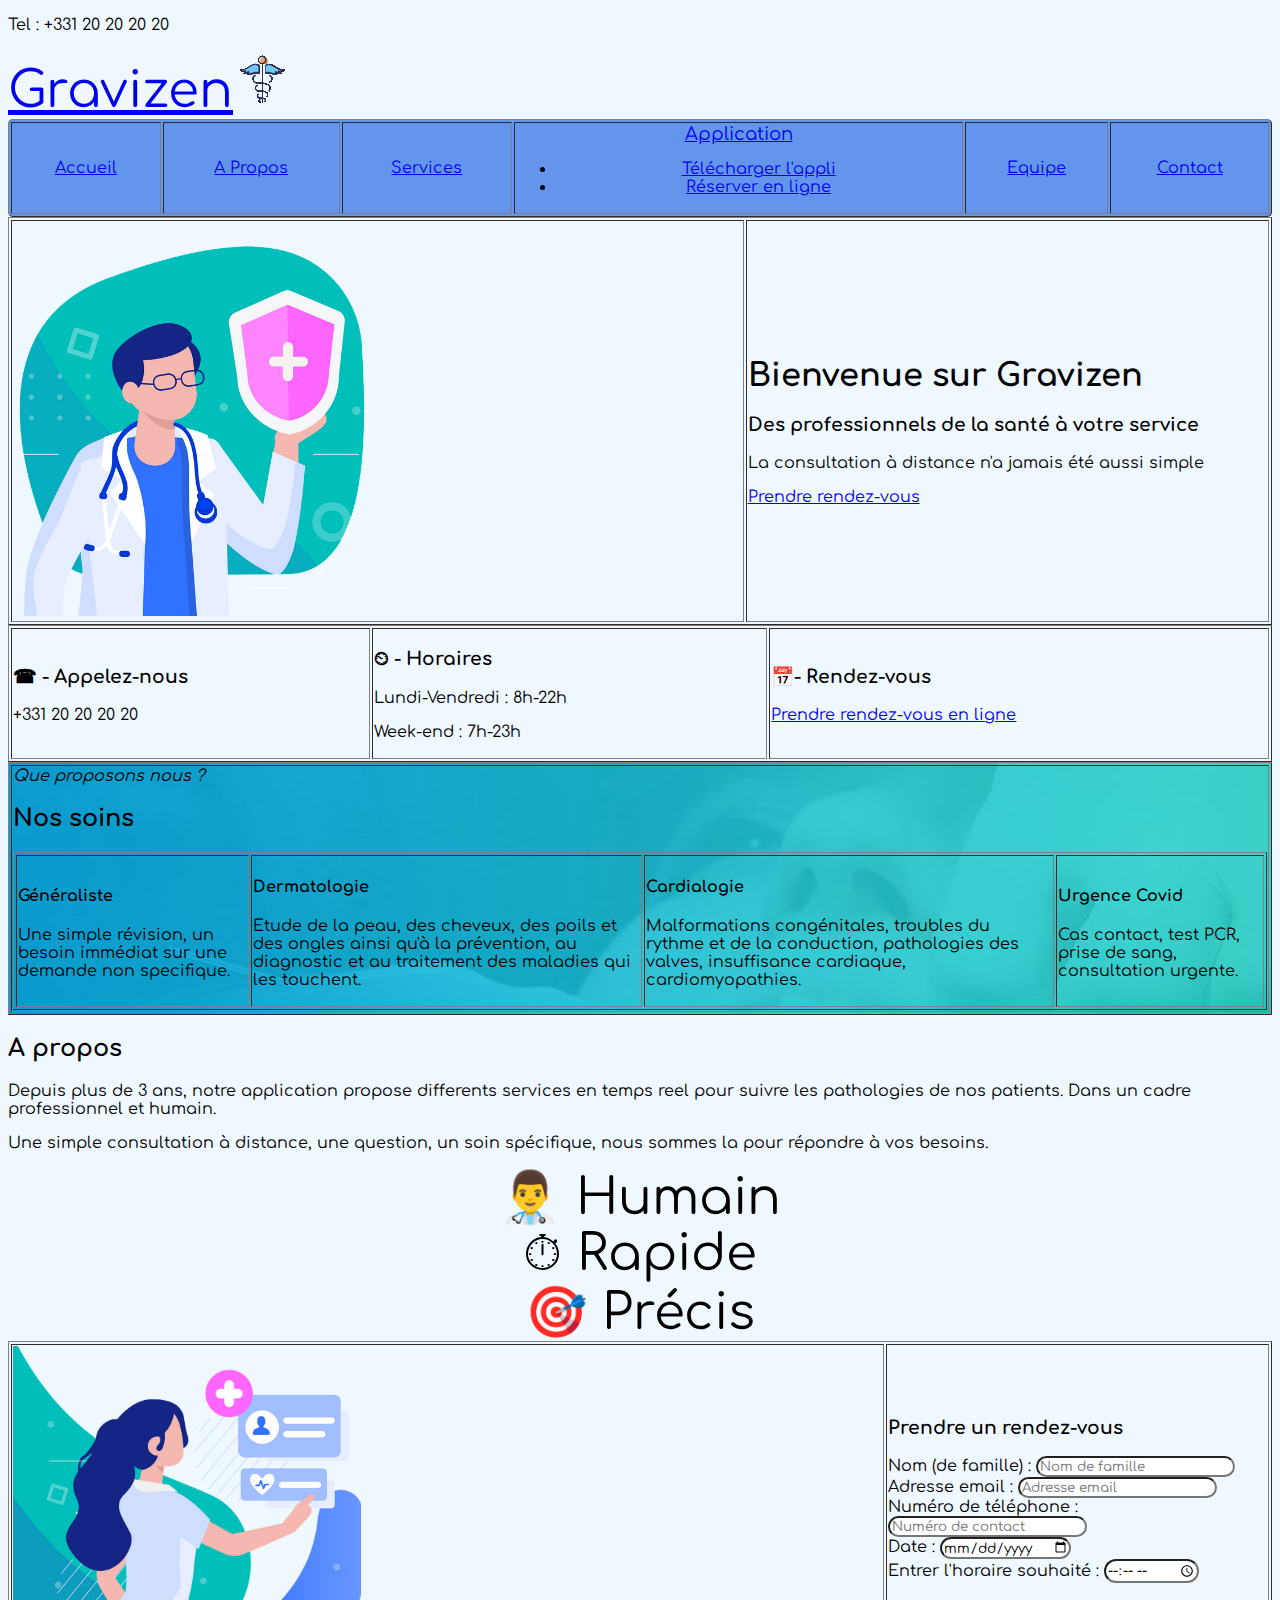
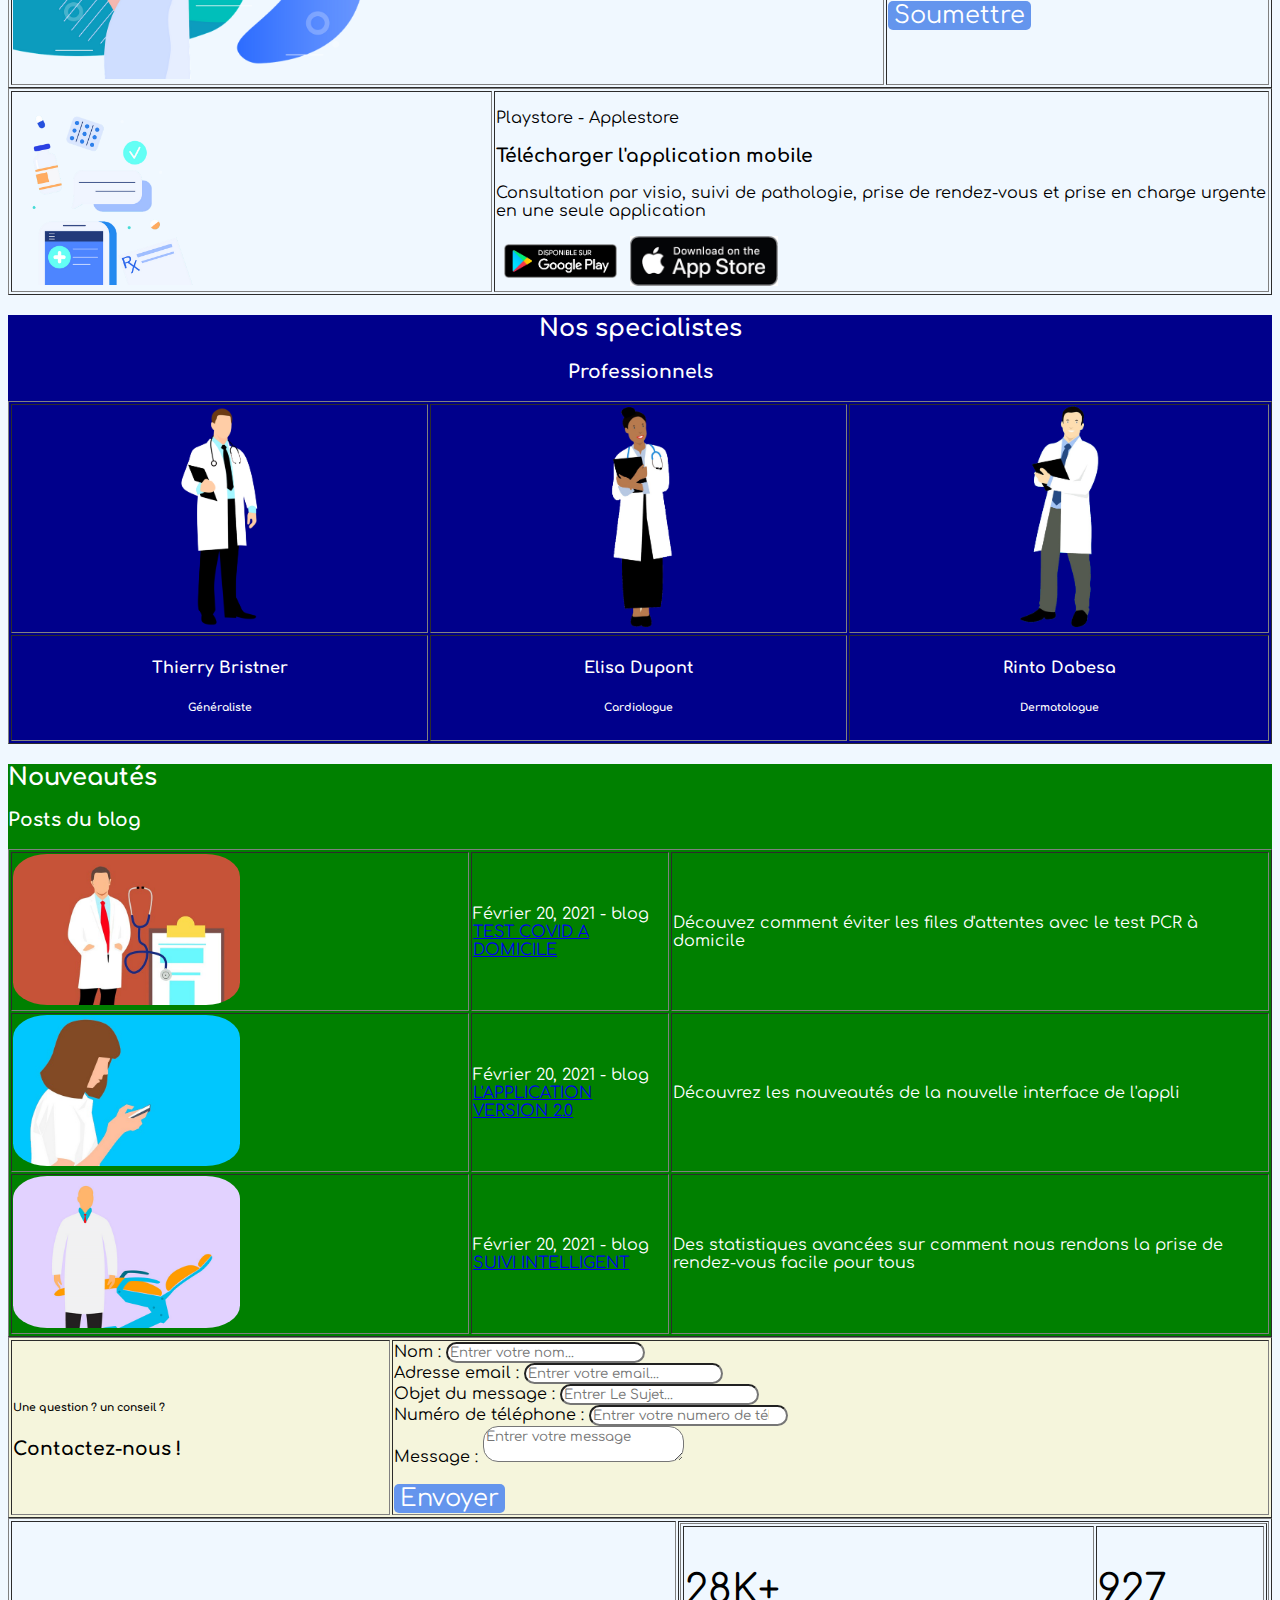
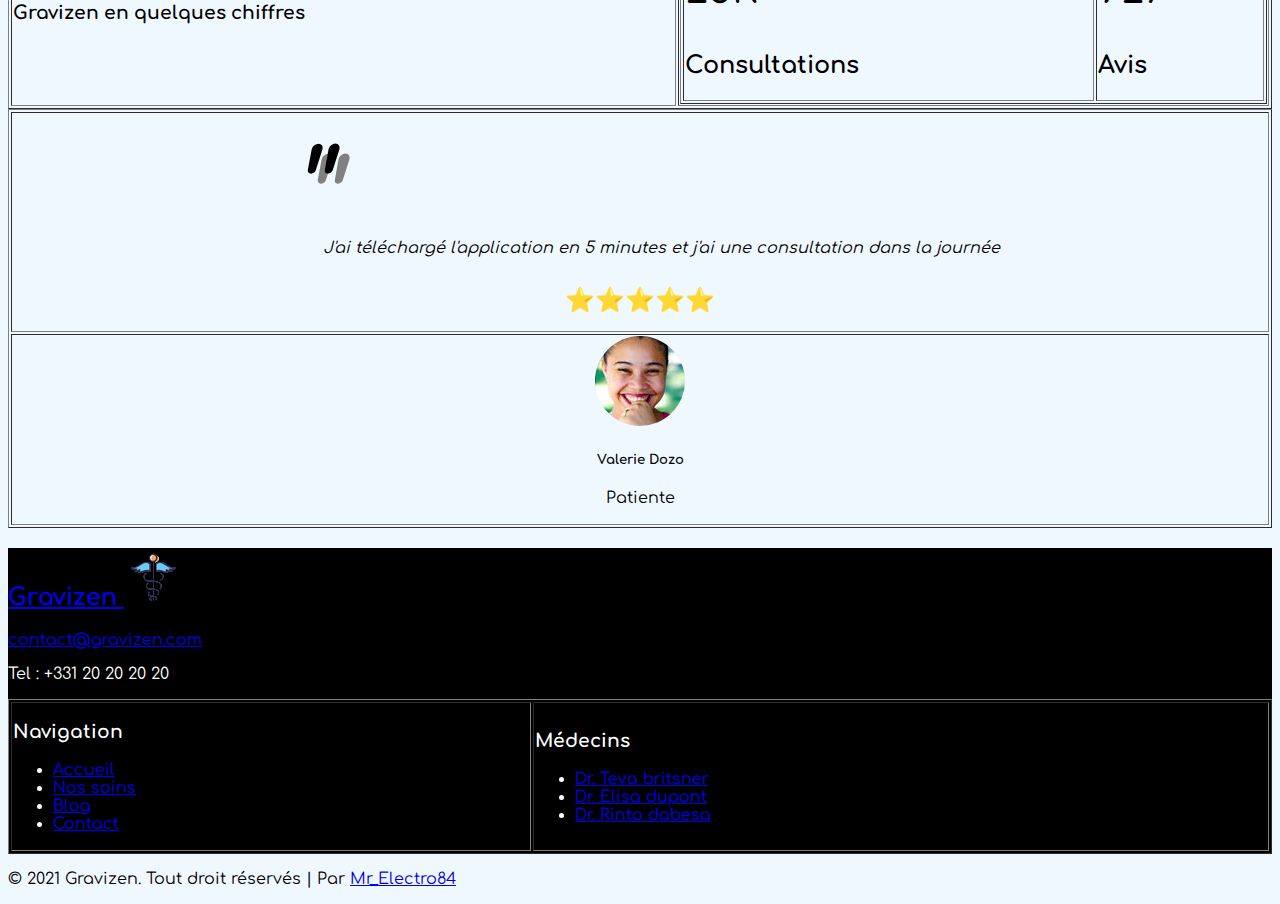
==== index.html @ c57d29bc "Première version du répertoire" ====
<!DOCTYPE html>
<html lang="fr">

	<head>
		<title>Gravizen - Consultation à distance par des pros</title>
		<!-- Meta tag Keywords -->
		<meta name="viewport" content="width=device-width, initial-scale=1">
		<meta charset="UTF-8" />

		<!-- Custom-Files -->
		<link href="main.css" rel="stylesheet">

		<link href="https://fonts.googleapis.com/css2?family=Comfortaa&display=swap" rel="stylesheet">

		<link rel="shortcut icon" href="images/logo.png">

	</head>

	<body>
		<!-- bannière principale -->
		<div id="home">
			<!-- haut de page -->
			<header>
				<div>
					<!-- numero de telephone -->
					<p><span class="fa fa-volume-control-phone"></span>Tel : +331 20 20 20 20</p>
					
					<!-- logo -->
					<span style="font-size: 50px;"><a href="index.html">Gravizen<img src="images/logo.png" alt=" "></a></span>
				</div>
			</header>
			<!-- haut de page -->
			<!-- menu de navigation -->
			<div id="navigation">
				<nav>
					<table style="width: 100%; border-radius: 5px;" border="1">
						<tbody>
						  <tr>
							<td><a id="menu-element" href="index.html">Accueil</a></td>
							<td><a id="menu-element" href="#about">A Propos</a></td>
							<td><a id="menu-element" href="#services">Services</a></td>
							<td>
								<!-- Menu deroulant -->
								<label style="display:none" for="drop-2">Application <span class="fa fa-angle-down"
								aria-hidden="true"><input style="display:none" type="checkbox" id="drop-2" /></span>
								</label>
						<a id="arbrologie-menu" href="#">Application <span class="fa fa-angle-down" aria-hidden="true"></span></a>
						<ul id="sous-menu">
							<li><a id="menu-element" href="#application">Télécharger l'appli</a></li>
							<li><a id="menu-element" href="#appointment">Réserver en ligne</a></li>
						</ul></td>
							<td><a id="menu-element" href="#doctors">Equipe</a>
								</td>
							<td><a id="menu-element" href="#contact">Contact</a></td>
						  </tr>
						</tbody>
					  </table>
				</nav>
			</div>
			<!-- //menu de navigation -->

			<!-- bannière d'accueil -->
			<div>
				<table style="width: 100%" border="1">
					<tbody>
					  <tr>
						<td><div>
							<img id="main-img" src="images/banner.png" alt="banner" />
						</div></td>
						<td><div>
							<h1>Bienvenue sur Gravizen</h1>
							<h3>Des professionnels de la santé à votre service</h3>
							<p>La consultation à distance n'a jamais été aussi simple</p>
							<a href="#appointment">Prendre rendez-vous</a>
						</div></td>
					  </tr>
					</tbody>
				  </table>
			</div>
			<!-- //bannière d'accueil -->
		</div>
		<!-- //bannière principale -->

		<!-- Informations -->
		<section id="infos">
			<div>
				<table style="width: 100%" border="1">
					<tbody>
					  <tr>
						<td><div>
							<div>
								<div>
									<span class="fa fa-phone"></span>
								</div>
								<div>
									<h3>☎ - Appelez-nous</h3>
									<p>+331 20 20 20 20</p>
								</div>
							</div>
						</div></td>
						<td><div>
							<div>
								<div>
									<span class="fa fa-clock-o"></span>
								</div>
								<div >
									<h3>⏲ - Horaires</h3>
									<p>Lundi-Vendredi : 8h-22h</p>
									<p>Week-end : 7h-23h</p>
								</div>
							</div>
						</div></td>
						<td><div>
							<div>
								<div>
									<span class="fa fa-pencil-square-o"></span>
								</div>
								<div>
									<h3>📅- Rendez-vous</h3>
									<p><a href="#appointment">Prendre rendez-vous en ligne</a></p>
								</div>
							</div>
						</div></td>
					  </tr>
					</tbody>
				  </table>
			</div>
		</section>
		<!-- //Informations -->

		<!-- Soins -->
		<div id="services">
		<table style="width: 100%" border="1">
			<tbody>
			  <tr>
				<td><div>
					<div>
						<i>Que proposons nous ?</i>
						<h2>Nos soins</h2>
					</div>
					<div>
						<table style="width: 100%" border="1">
							<tbody>
							  <tr>
								<td><div>
									<div>
										<span class="fa fa-stethoscope"></span>
										<h4>Généraliste</h4>
										<p>Une simple révision, un besoin immédiat sur une demande non specifique.</p>
									</div>
								</div></td>
								<td><div>
									<div>
										<span class="fa fa-user-md"></span>
										<h4>Dermatologie</h4>
										<p>Etude de la peau, des cheveux, des poils et des ongles ainsi qu'à la prévention, au diagnostic et au traitement des maladies qui les touchent.</p>
									</div>
								</div></td>
								<td><div>
									<div>
										<span class="fa fa-wheelchair"></span>
										<h4>Cardialogie</h4>
										<p>Malformations congénitales, troubles du rythme et de la conduction, pathologies des valves, insuffisance cardiaque, cardiomyopathies.</p>
									</div>
								</div></td>
								<td><div>
									<div>
										<span class="fa fa-plus-square"></span>
										<h4>Urgence Covid</h4>
										<p>Cas contact, test PCR, prise de sang, consultation urgente.</p>
									</div>
								</div></td>
							  </tr>
							</tbody>
						</table>
					</div>
				</div></td>
			  </tr>
			</tbody>
		  </table>
		</div>
		<!-- //Soins -->

		<!-- A Propos -->
		<section id="about">
			<div>
				<h2>A <span> propos</span> </h2>
				<div>
					<p>Depuis plus de 3 ans, notre application propose differents services en temps reel pour suivre les pathologies de nos patients. Dans un cadre professionnel et humain.</p>
					<p>Une simple consultation à distance, une question, un soin spécifique, nous sommes la pour répondre à vos besoins.</p>
				</div>
				<div class="avantages">
					<div>
						<span class="fa fa-h-square"></span>
						<span style="font-size: 50px;">👨‍⚕️ Humain</span>
					</div>
					<div>
						<span class="fa fa-ambulance"></span>
						<span style="font-size: 50px;">⏱ Rapide</span>
					</div>
					<div>
						<span class="fa fa-medkit"></span>
						<span style="font-size: 50px;">🎯 Précis</span>
					</div>
				</div>
			</div>
		</section>
		<!-- //A Propos -->

		<!-- Formulaire rendez-vous -->
		<section id="appointment">
			<div>
				<table style="width: 100%" border="1">
					<tbody>
					  <tr>
						<td><div>
							<img id="inter-img" src="images/app1.png" alt="">
						</div></td>
						<td><div>
							<h3>Prendre un rendez-vous</h3>
							<form action="#" method="post">
								<span>Nom (de famille) : </span><input id="el-form" placeholder="Nom de famille"name="name" type="text" required="">
								<br>
								<span>Adresse email : </span><input id="el-form" placeholder="Adresse email" name="email" type="email" required="">
								<br>
								<span>Numéro de téléphone : </span><input id="el-form" placeholder="Numéro de contact" name="number" type="number" required="">
								<br>
								<span>Date : </span><input id="el-form" name="date" type="date" required="">
								<br>
								<span>Entrer l'horaire souhaité : </span><input id="el-form" placeholder="Entrer l'horaire souhaité" name="time" type="time" required="">
								<br>
								<br>
								<button onclick="rdvpris()" class="basic-button">Soumettre</button>
								<script>
    

								function rdvpris() {
									alert("Merci d'avoir pris rendez-vous, un médecin va vous contacter dans les plus bréfs délais.")
        						}
								</script>
							</form>
						</div></td>
					  </tr>
					</tbody>
				  </table>
			</div>
		</section>
		<!-- //Formulaire rendez-vous  -->

		<!-- Télécharger l'application -->
		<section id="application">
			<div>
				<table style="width: 100%" border="1">
					<tbody>
					  <tr>
						<td><div>
							<img id="inter-img" src="images/mid.png" alt=""/>
						</div></td>
						<td><div>
							<p>Playstore - Applestore</p>
							<h3>Télécharger l'application mobile</h3>
							<p>Consultation par visio, suivi de pathologie, prise de rendez-vous et prise en charge urgente en une seule application</p>
							<a href="#playstore"><img id="b-img" src="images/b-playstore.png"></a>
							<a href="#applestore"><img id="b-img" src="images/b-appstore.png"></a>
						</div></td>
					  </tr>
					</tbody>
				  </table>
			</div>
		</section>
		<!-- //Télécharger l'application -->

		<!-- Médecins -->
		<section class="doctors" id="doctors">
			<div>
				<div>
					<h2>Nos specialistes</h2>
					<h3>Professionnels</h3>
				</div>
				<div>
					<table style="width: 100%" border="1">
						<tbody>
						  <tr>
							<td><img id="doc-img" src="images/t3.png" alt=""></td>
							<td><img id="doc-img" src="images/t1.png" alt=""></td>
							<td><img id="doc-img" src="images/t2.png"alt=""></td>
						  </tr>
						  <tr>
							<td><div>
								<h4>Thierry Bristner</h4>
								<h6>Généraliste</h6>
							</div></td>
							<td><div>
								<h4>Elisa Dupont</h4>
								<h6>Cardiologue</h6>
							</div></td>
							<td><div>
								<h4>Rinto Dabesa</h4>
								<h6>Dermatologue</h6>
							</div></td>
						  </tr>
						</tbody>
					  </table>
				</div>
			</div>
		</section>
		<!-- Médecins -->

		<!-- Articles de blog -->
		<section id="news">
			<div>
				<h2>Nouveautés</h2>
				<h3>Posts du blog</h3>
			</div>
			<div>
				<table style="width: 100%" border="1">
					<tbody>
					  <tr>
					 <!-- article 1 -->
						<td><div>
							<a href="#">
								<img id="blog-img" src="images/blog2.jpg" alt="image">
							</a>
						</div></td>
						<td><div><span>Février 20, 2021 - blog</span>
							<br>
							<a href="#">TEST COVID A DOMICILE</a></div></td>
						<td><div>
							<p>Découvez comment éviter les files d'attentes avec le test PCR à domicile</p>
						</div></td>
					  </tr>
					  <tr>
						<!-- article 2 -->
						<td><div>
							<a href="#">
								<img  id="blog-img" src="images/blog1.jpg" alt="image">
							</a>
						</div></td>
						<td><div><span>Février 20, 2021 - blog</span>
							<br>
							<a href="#">L'APPLICATION VERSION 2.0</a></div></td>
						<td><div>
							<p>Découvrez les nouveautés de la nouvelle interface de l'appli</p>
						</div></td>
					  </tr>
					  <tr>
						  <!-- article 3 -->
						<td><div>
							<a href="#">
								<img  id="blog-img" src="images/blog3.png" alt="image">
							</a>
						</div></td>
						<td><div><span>Février 20, 2021 - blog</span>
							<br>
							<a href="#">SUIVI INTELLIGENT</a></div></td>
						<td><div>
							<p>Des statistiques avancées sur comment nous rendons la prise de rendez-vous facile pour tous</p>
						</div></td>
					  </tr>
					</tbody>
				  </table>
			</div>
		</section>
		<!-- //Articles -->

		<!-- Contact -->
		<section id="contact">
			<table style="width: 100%" border="1">
				<tbody>
				  <tr>
					<td><div>
						<h6>Une question ? un conseil ?</h6>
						<h3>Contactez-nous !</h3>
					</div></td>
					<td><form action="#" method="post">
						<span>Nom : </span><input id="el-form" type="text" name="name" placeholder="Entrer votre nom..." required="">
						<br>
						<span>Adresse email : </span><input id="el-form" type="email" name="email" placeholder="Entrer votre email..." required="">
						<br>
						<span>Objet du message : </span><input id="el-form" type="text" name="subject" placeholder="Entrer Le Sujet..." required="">
						<br>
						<span>Numéro de téléphone : </span><input id="el-form" type="number" name="number" placeholder="Entrer votre numero de téléphone" required="">
						<br>
						<span>Message : </span><textarea id="el-form" name="message" placeholder="Entrer votre message"></textarea>
						<br>
						<br>
						<button onclick="message()" class="basic-button" type="submit">Envoyer</button>
						<script>
    

							function message() {
								alert("Merci de nous avoir contacté, notre équipe va vous répondre dans les plus brefs délais.")
							}
						</script>
					</form></td>
				  </tr>
				</tbody>
			  </table>
		</section>
		<!-- //Contact -->

		<!-- Chiffres et témoignages -->
		<section id="facts">
			<!-- chiffres -->
			<div>
				<table style="width: 100%" border="1">
					<tbody>
					  <tr>
						<td><h3>Gravizen en quelques chiffres</h3></td>
						<td>
						<div>
							<table style="width: 100%" border="1">
								<tbody>
								  <tr>
									<td><div>
										<p id="chiffres-cles">28K+</p>
										<h2>Consultations</h2>
									</div></td>
									<td><div>
										<p id="chiffres-cles">927</p>
										<h2>Avis</h2>
									</div></td>
								  </tr>
								</tbody>
							  </table>
						</div></td>
					  </tr>
					</tbody>
				  </table>
			</div>
			<!-- témoignage -->
			<div class="review">
				<table style="width: 100%" border="1">
					<tbody>
					  <tr>
						<td><p><span class="fa-quote-left">"</span>
							<i>J'ai téléchargé l'application en 5 minutes et j'ai une consultation dans la journée</i>
							<br>
							<span style="font-size: 24px;">⭐⭐⭐⭐⭐</span>
						</p></td>
					  </tr>
					  <tr>
						<td><div>
							<div>
								<img id="review-img" src="images/te1.jpg" alt=" "/>
							</div>
							<div>
								<h5>Valerie Dozo</h5>
								<p>Patiente</p>
							</div>
						</div></td>
					  </tr>
					</tbody>
				  </table>
			</div>
		</section>
		<!-- //chiffres -->

		<!-- pied de page -->
		<footer>
			<div>
				<h2>
					<a href="index.html">
						Gravizen
						<img src="images/logo.png" alt=" ">
					</a>
				</h2>
				<p>
					<a href="mailto:contact@gravizen.com">contact@gravizen.com</a>
				</p>
				<p>Tel : +331 20 20 20 20</p>
			</div>
			<div>
				<table style="width: 100%" border="1">
					<tbody>
					  <tr>
						<td><h3>Navigation</h3>
							<ul>
								<li>
									<a href="index.html">
										Accueil
									</a>
								</li>
								<li>
									<a href="#services">
										Nos soins
									</a>
								</li>
								<li>
									<a href="#news">
										Blog
									</a>
								</li>
								<li>
									<a href="#contact">
										Contact
									</a>
								</li>
							</ul></td>
						<td><div>
							<h3>Médecins</h3>
							<ul>
								<li>
									<a href="#doctors">
										Dr. Teva britsner
									</a>
								</li>
								<li>
									<a href="#doctors">
										Dr. Elisa dupont
									</a>
								</li>
								<li>
									<a href="#doctors">
										Dr. Rinto dabesa
									</a>
								</li>
							</ul>
						</div></td>
					  </tr>
					</tbody>
				  </table>
			</div>
		</footer>
		<!-- //Pied de page -->

		<!-- Copyright -->
		<p> © 2021 Gravizen. Tout droit réservés | Par <a href="https://mr-electro84.blogspot.com">Mr_Electro84</a> </p>
		
		<a href="#home">
			<span aria-hidden="true"></span>
		</a>

	</body>

</html>
---- main.css ----
* {
    font-family: 'Comfortaa', sans-serif;
    
}

body {
background-color:aliceblue;
font-family:sans-serif;
}

footer {
    color:white;
    background-color: black;
}

.basic-button {
    background-color: cornflowerblue;
    color: white;
    border-radius: 5px;
    border: 2px;
    font-size: 24px;
    width: auto;
    height: auto;
}

.basic-button:hover {
    background-color: white;
    color:  cornflowerblue;
    border-radius: 5px;
    border: 2px;
    font-size: 24px;
    width: auto;
    height: auto;
}

.basic-shadow {
    text-shadow: 2px;
}

.doctors {
    background-color:darkblue;
    text-align: center;
    color:white;
}

.avantages {
    text-align: center;
}

.fa-quote-left {
    font-size: 140px;
    font-style: italic;
    text-shadow: 10px 10px grey;
}

.review {
    text-align: center;
}

#contact {
    background-color:beige;
}

#navigation {
    background-color: cornflowerblue;
    border-radius: 5px;
}

#main-img {
    width: 50%;
    height: auto;
}

#blog-img {
    width: 50%;
    height: auto;
    border-radius: 15%;
}

#blog-img:hover {
    width: 70%;
    height: auto;
    border-radius: 5%;
}

#b-img {
    height: 50px;
    width: auto;
}

#doc-img {
    width: 25%;
    height: auto;
}

#doc-img:hover {
    width: 40%;
    height: auto;
}

#inter-img {
    width: 40%;
    height: auto;
}

#review-img {
    border-radius: 50%;
}

#menu-element {
    display:block;
    font: size 20px;
    text-align: center;
    width: 100%;
    height: 100%;
}

#menu-element:hover {
    background-color: white;
    border-radius: 5px;
}

#arbrologie-menu {
    display: block;
    font-size: large;
    text-align: center;
    width: 100%;
    height: 100%;
}

#arbrologie-menu:hover {
    background-color: white;
    display: block;
    border-radius: 5px;
}

#sous-menu {
    visibility: visible;
}

#el-form {
    border-radius: 15px;
}

#services {
    background-image: url("images/bg3.jpg");
}

#chiffres-cles {
    font-size: 40px;
}

#news {
    background-color: green;
    color: white;
}

::selection {
    background-color: #4AF27B;
}
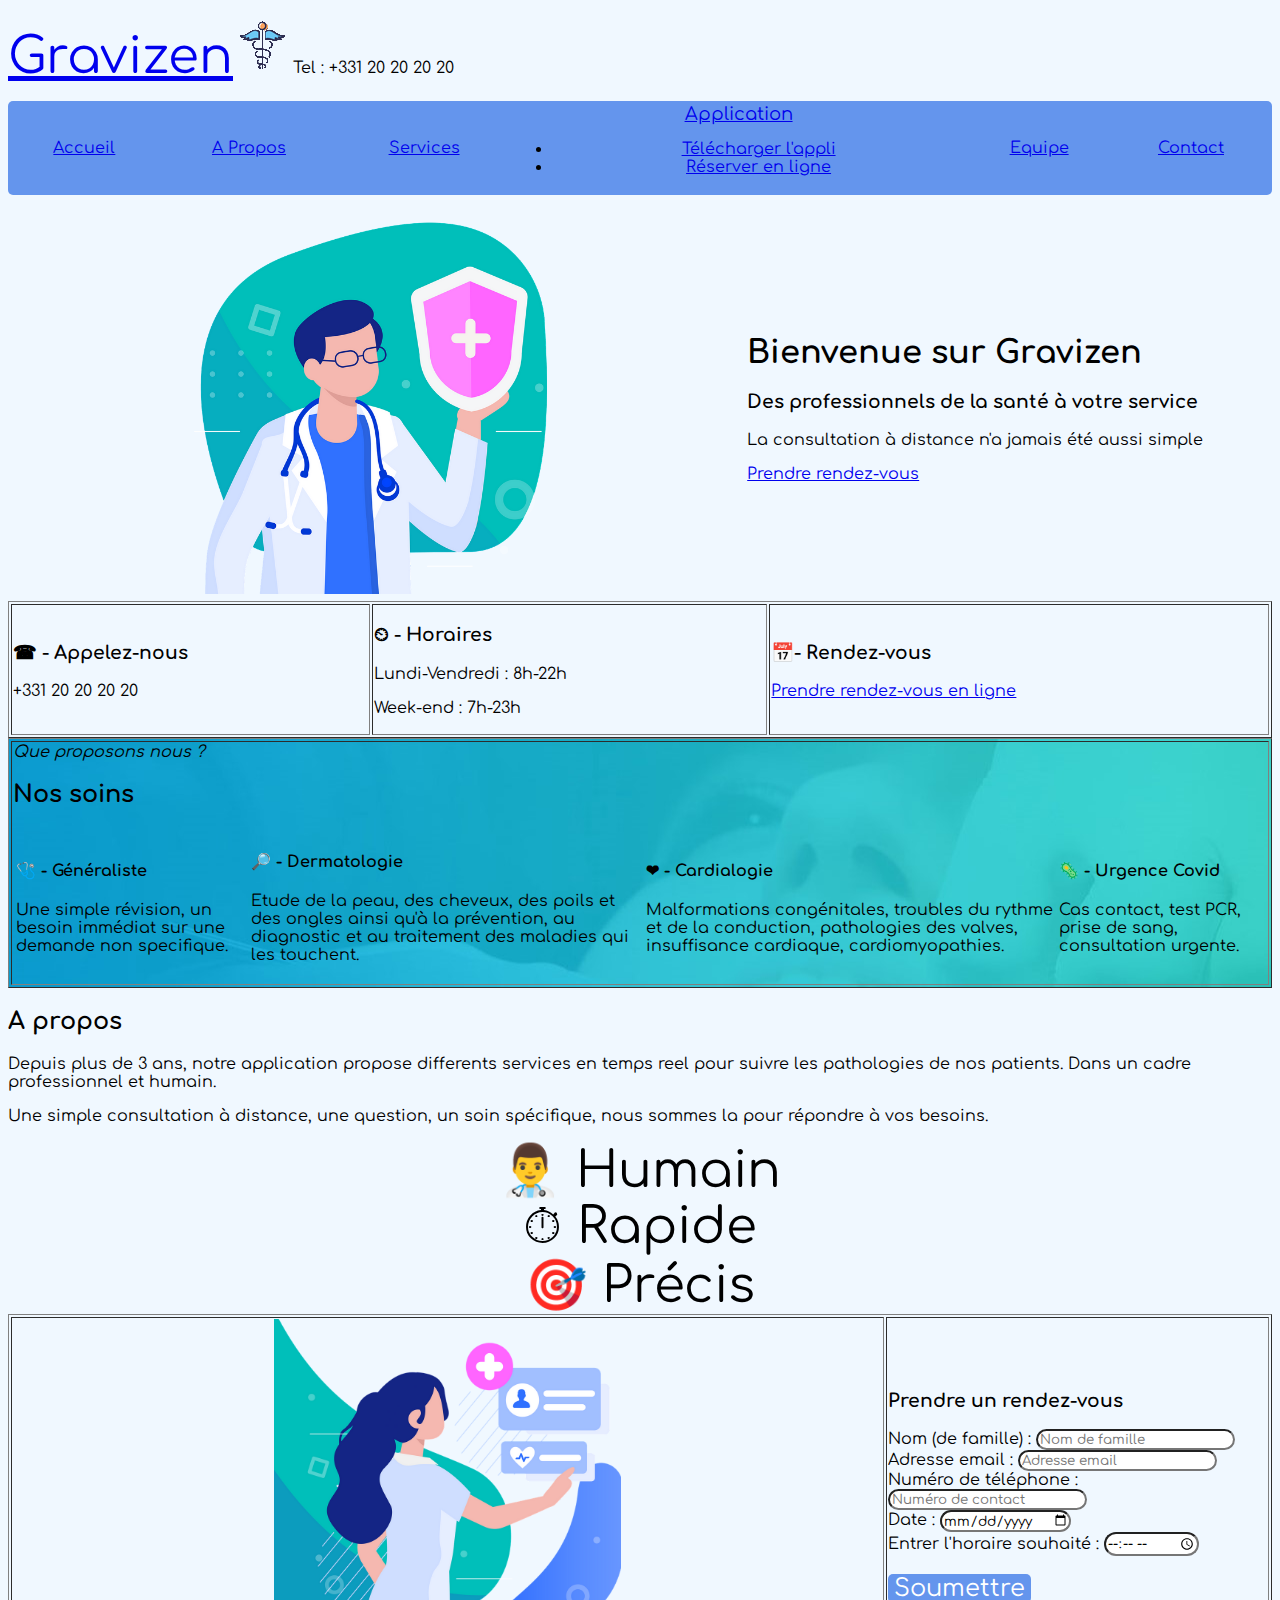
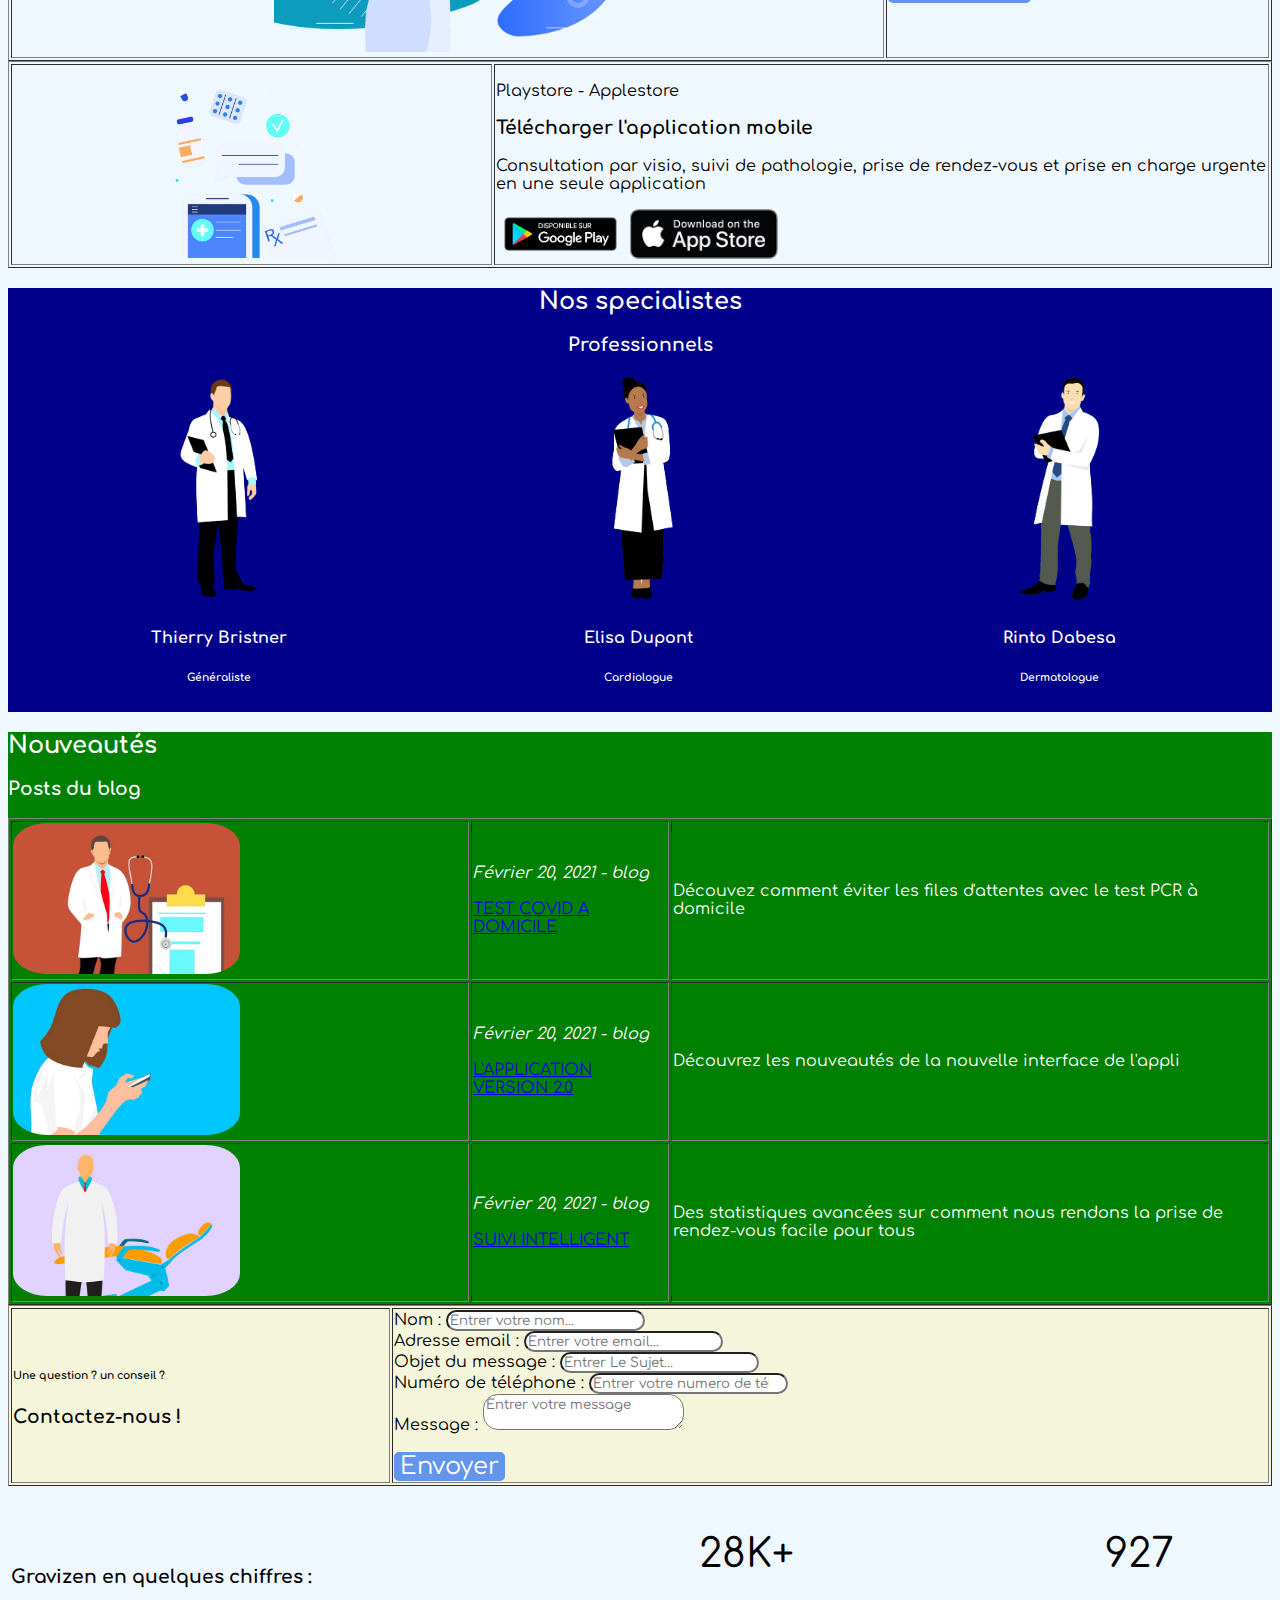
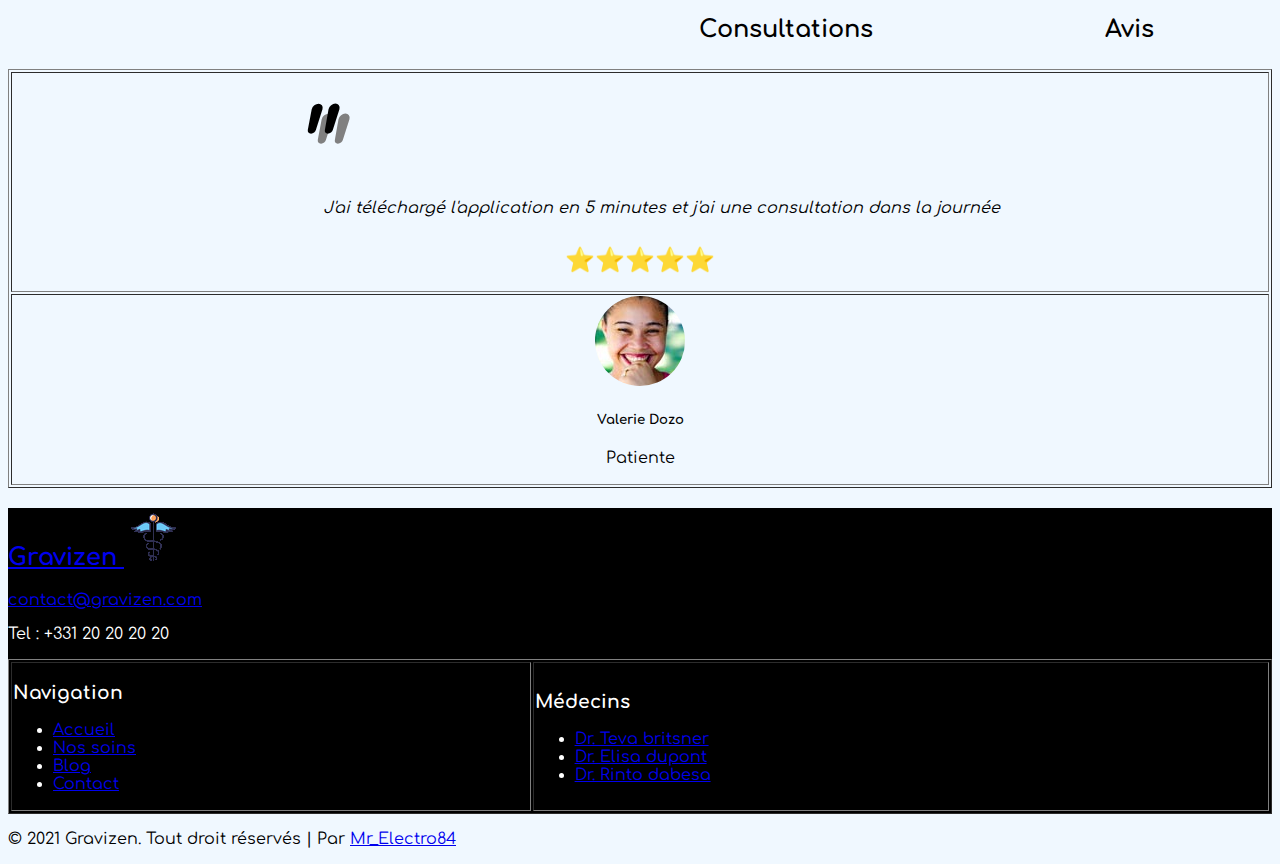
==== commit d3e832c4: "Correctif 1-01" ====
--- a/index.html
+++ b/index.html
@@ -22,18 +22,15 @@
 			<!-- haut de page -->
 			<header>
 				<div>
-					<!-- numero de telephone -->
-					<p><span class="fa fa-volume-control-phone"></span>Tel : +331 20 20 20 20</p>
-					
-					<!-- logo -->
-					<span style="font-size: 50px;"><a href="index.html">Gravizen<img src="images/logo.png" alt=" "></a></span>
+					<!-- numero de telephone et logo-->
+					<p><span style="font-size: 50px;"><a href="index.html">Gravizen<img src="images/logo.png" alt=" "></a></span><span class="fa-volume-control-phone"></span>Tel : +331 20 20 20 20</p>
 				</div>
 			</header>
 			<!-- haut de page -->
 			<!-- menu de navigation -->
 			<div id="navigation">
 				<nav>
-					<table style="width: 100%; border-radius: 5px;" border="1">
+					<table style="width: 100%; border-radius: 5px; height: auto;" border="0">
 						<tbody>
 						  <tr>
 							<td><a id="menu-element" href="index.html">Accueil</a></td>
@@ -61,10 +58,10 @@
 
 			<!-- bannière d'accueil -->
 			<div>
-				<table style="width: 100%" border="1">
-					<tbody>
-					  <tr>
-						<td><div>
+				<table style="width: 100%" border="0">
+					<tbody>
+					  <tr>
+						<td><div style="text-align: center;">
 							<img id="main-img" src="images/banner.png" alt="banner" />
 						</div></td>
 						<td><div>
@@ -139,34 +136,34 @@
 						<h2>Nos soins</h2>
 					</div>
 					<div>
-						<table style="width: 100%" border="1">
+						<table style="width: 100%" border="0">
 							<tbody>
 							  <tr>
 								<td><div>
 									<div>
 										<span class="fa fa-stethoscope"></span>
-										<h4>Généraliste</h4>
+										<h4>🩺 - Généraliste</h4>
 										<p>Une simple révision, un besoin immédiat sur une demande non specifique.</p>
 									</div>
 								</div></td>
 								<td><div>
 									<div>
 										<span class="fa fa-user-md"></span>
-										<h4>Dermatologie</h4>
+										<h4>🔎 - Dermatologie</h4>
 										<p>Etude de la peau, des cheveux, des poils et des ongles ainsi qu'à la prévention, au diagnostic et au traitement des maladies qui les touchent.</p>
 									</div>
 								</div></td>
 								<td><div>
 									<div>
 										<span class="fa fa-wheelchair"></span>
-										<h4>Cardialogie</h4>
+										<h4>❤ - Cardialogie</h4>
 										<p>Malformations congénitales, troubles du rythme et de la conduction, pathologies des valves, insuffisance cardiaque, cardiomyopathies.</p>
 									</div>
 								</div></td>
 								<td><div>
 									<div>
 										<span class="fa fa-plus-square"></span>
-										<h4>Urgence Covid</h4>
+										<h4>🦠 - Urgence Covid</h4>
 										<p>Cas contact, test PCR, prise de sang, consultation urgente.</p>
 									</div>
 								</div></td>
@@ -213,7 +210,7 @@
 				<table style="width: 100%" border="1">
 					<tbody>
 					  <tr>
-						<td><div>
+						<td><div style="text-align: center;">
 							<img id="inter-img" src="images/app1.png" alt="">
 						</div></td>
 						<td><div>
@@ -253,7 +250,7 @@
 				<table style="width: 100%" border="1">
 					<tbody>
 					  <tr>
-						<td><div>
+						<td><div style="text-align: center;">
 							<img id="inter-img" src="images/mid.png" alt=""/>
 						</div></td>
 						<td><div>
@@ -278,7 +275,7 @@
 					<h3>Professionnels</h3>
 				</div>
 				<div>
-					<table style="width: 100%" border="1">
+					<table style="width: 100%" border="0">
 						<tbody>
 						  <tr>
 							<td><img id="doc-img" src="images/t3.png" alt=""></td>
@@ -322,7 +319,8 @@
 								<img id="blog-img" src="images/blog2.jpg" alt="image">
 							</a>
 						</div></td>
-						<td><div><span>Février 20, 2021 - blog</span>
+						<td><div><span><i>Février 20, 2021 - blog</i></span>
+							<br>
 							<br>
 							<a href="#">TEST COVID A DOMICILE</a></div></td>
 						<td><div>
@@ -336,7 +334,8 @@
 								<img  id="blog-img" src="images/blog1.jpg" alt="image">
 							</a>
 						</div></td>
-						<td><div><span>Février 20, 2021 - blog</span>
+						<td><div><span><i>Février 20, 2021 - blog</i></span>
+							<br>
 							<br>
 							<a href="#">L'APPLICATION VERSION 2.0</a></div></td>
 						<td><div>
@@ -350,7 +349,8 @@
 								<img  id="blog-img" src="images/blog3.png" alt="image">
 							</a>
 						</div></td>
-						<td><div><span>Février 20, 2021 - blog</span>
+						<td><div><span><i>Février 20, 2021 - blog</i></span>
+							<br>
 							<br>
 							<a href="#">SUIVI INTELLIGENT</a></div></td>
 						<td><div>
@@ -384,11 +384,11 @@
 						<span>Message : </span><textarea id="el-form" name="message" placeholder="Entrer votre message"></textarea>
 						<br>
 						<br>
-						<button onclick="message()" class="basic-button" type="submit">Envoyer</button>
+						<button onclick="msg()" class="basic-button" type="submit">Envoyer</button>
 						<script>
     
 
-							function message() {
+							function msg() {
 								alert("Merci de nous avoir contacté, notre équipe va vous répondre dans les plus brefs délais.")
 							}
 						</script>
@@ -403,13 +403,13 @@
 		<section id="facts">
 			<!-- chiffres -->
 			<div>
-				<table style="width: 100%" border="1">
-					<tbody>
-					  <tr>
-						<td><h3>Gravizen en quelques chiffres</h3></td>
+				<table style="width: 100%" border="0">
+					<tbody>
+					  <tr>
+						<td><h3>Gravizen en quelques chiffres :</h3></td>
 						<td>
 						<div>
-							<table style="width: 100%" border="1">
+							<table style="width: 100%" border="0">
 								<tbody>
 								  <tr>
 									<td><div>
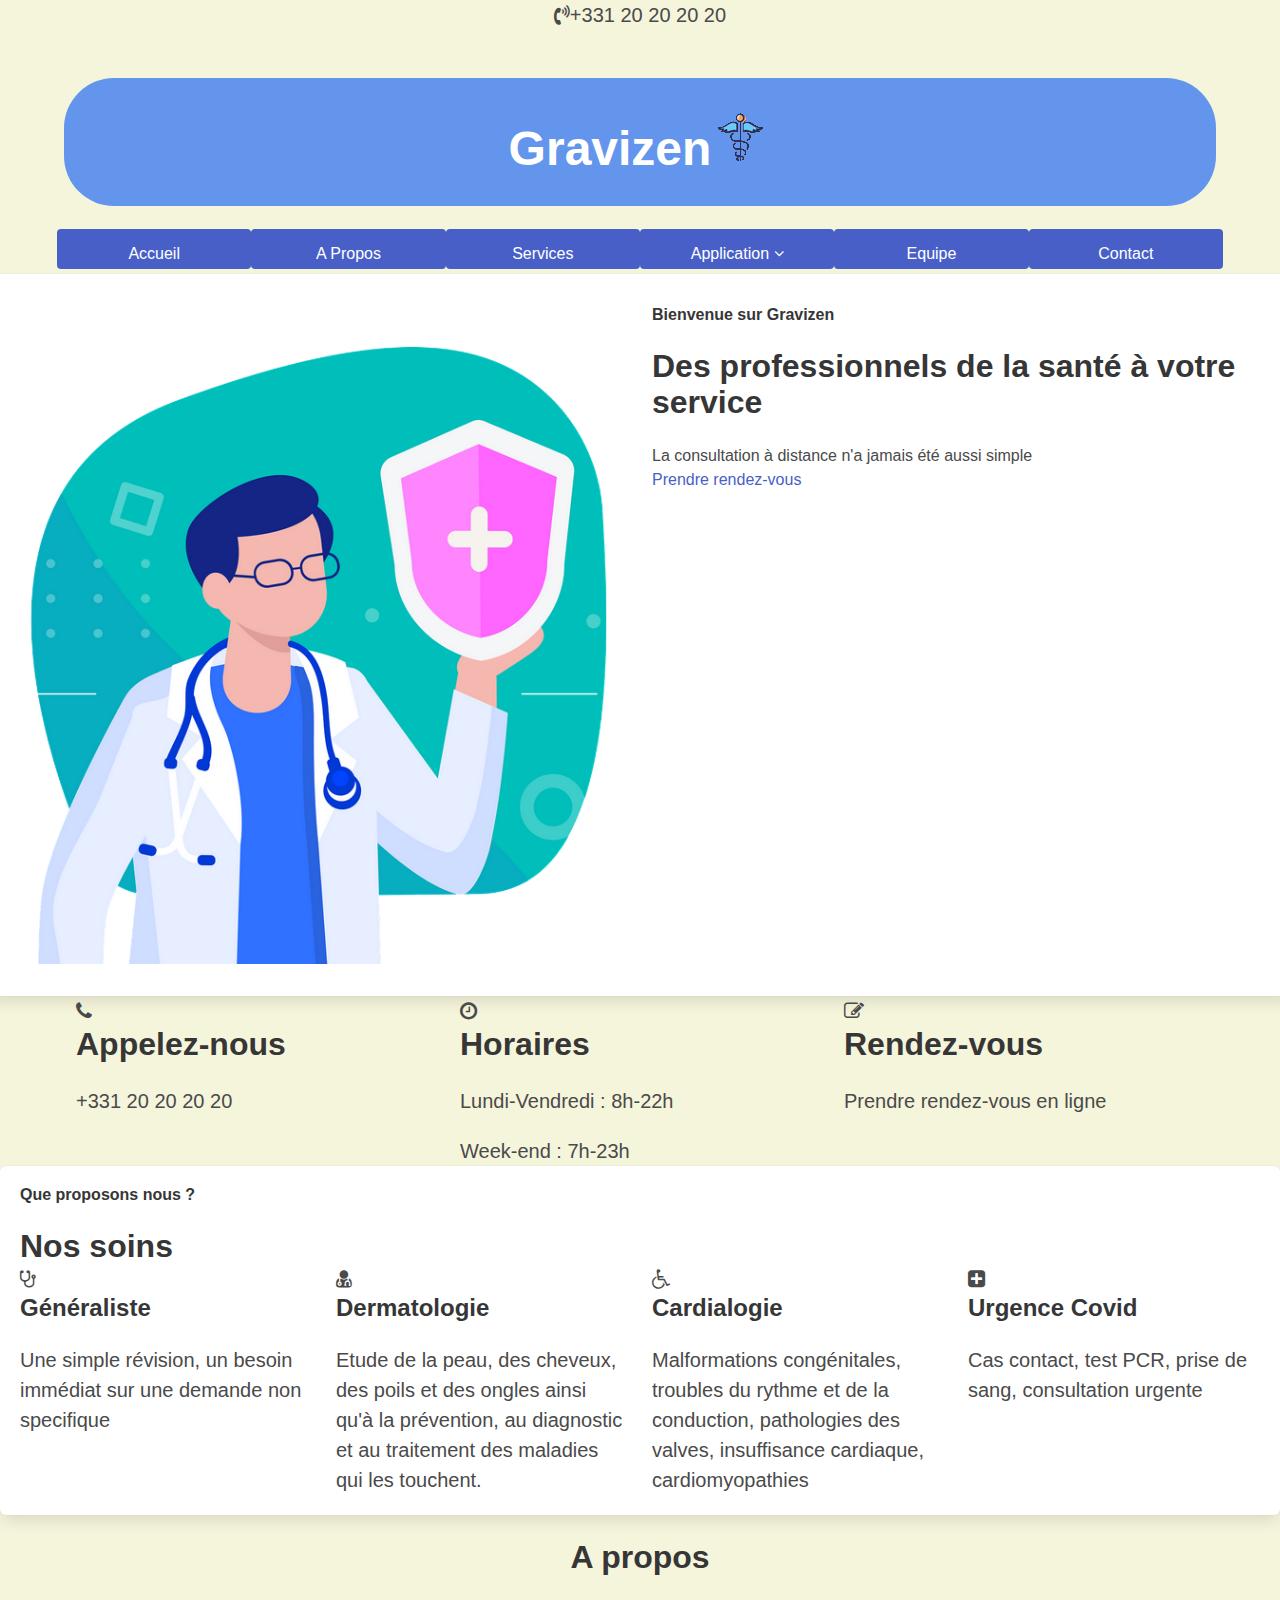
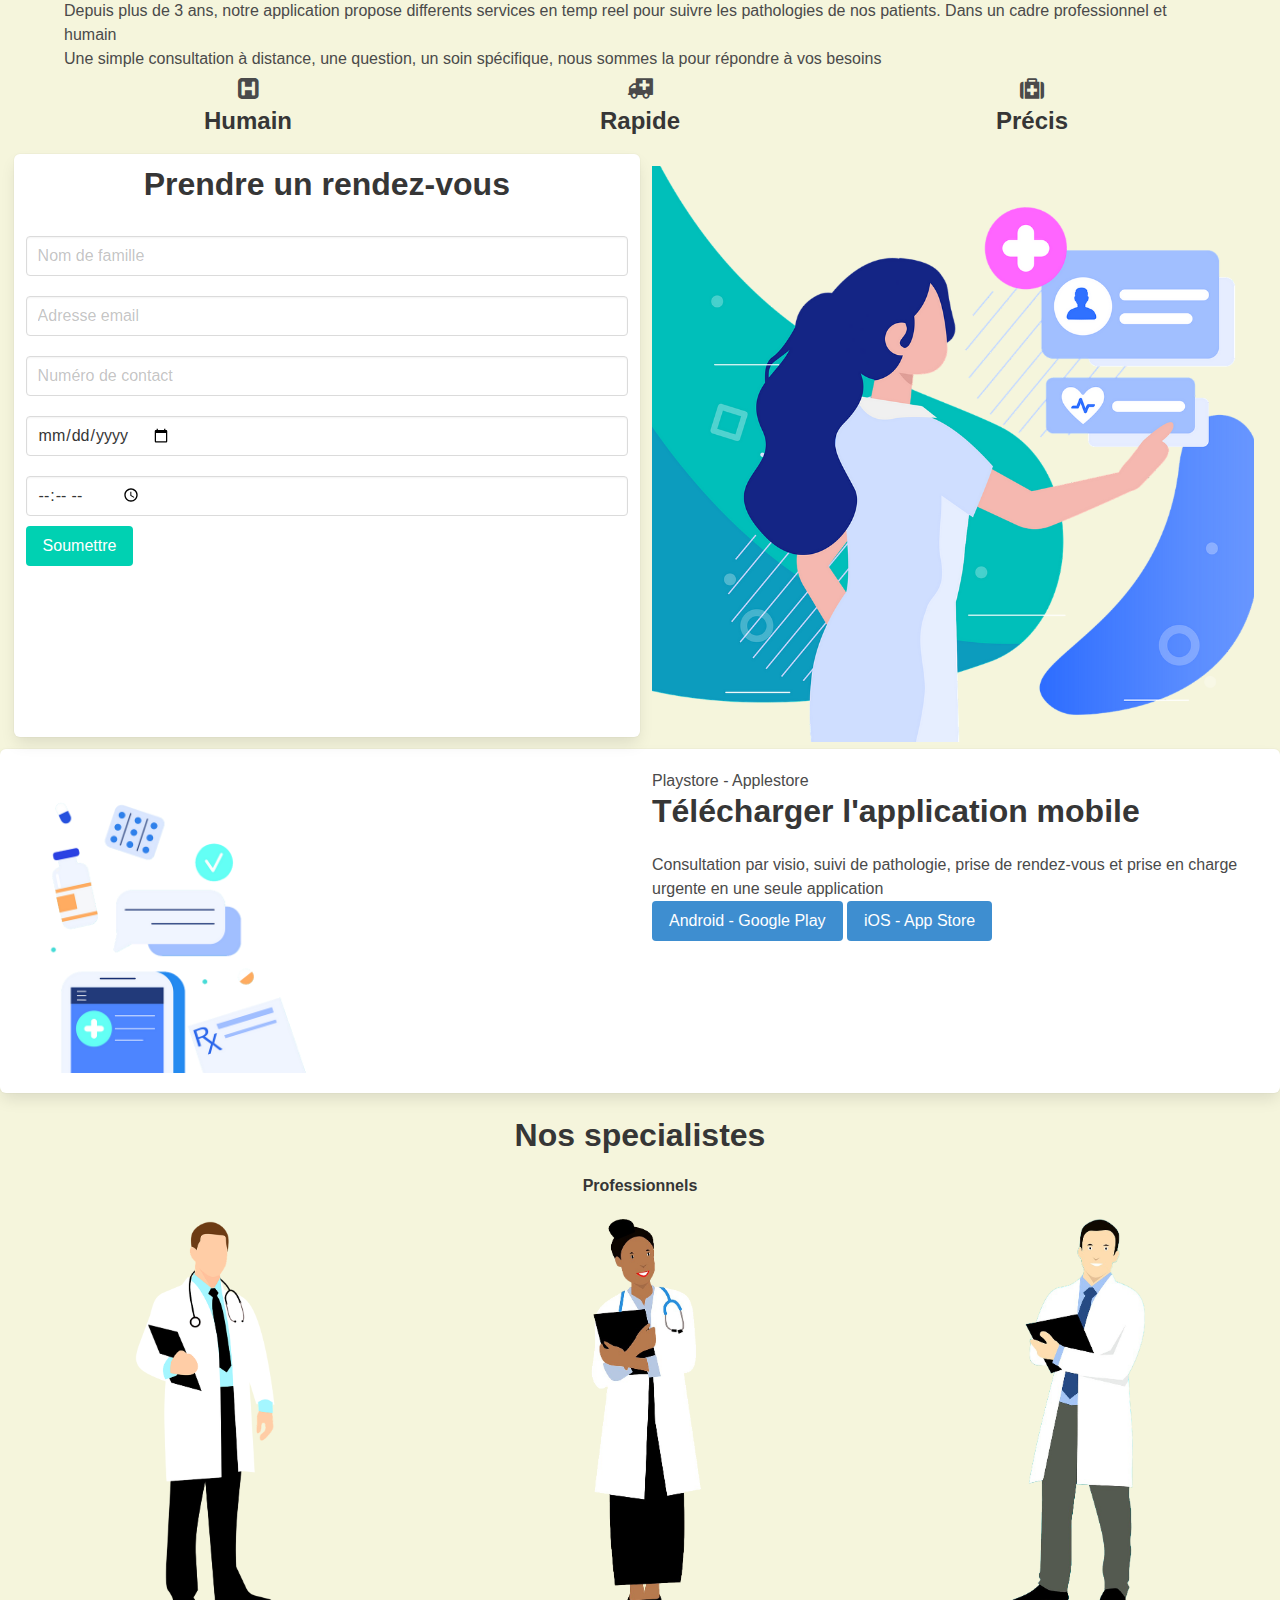
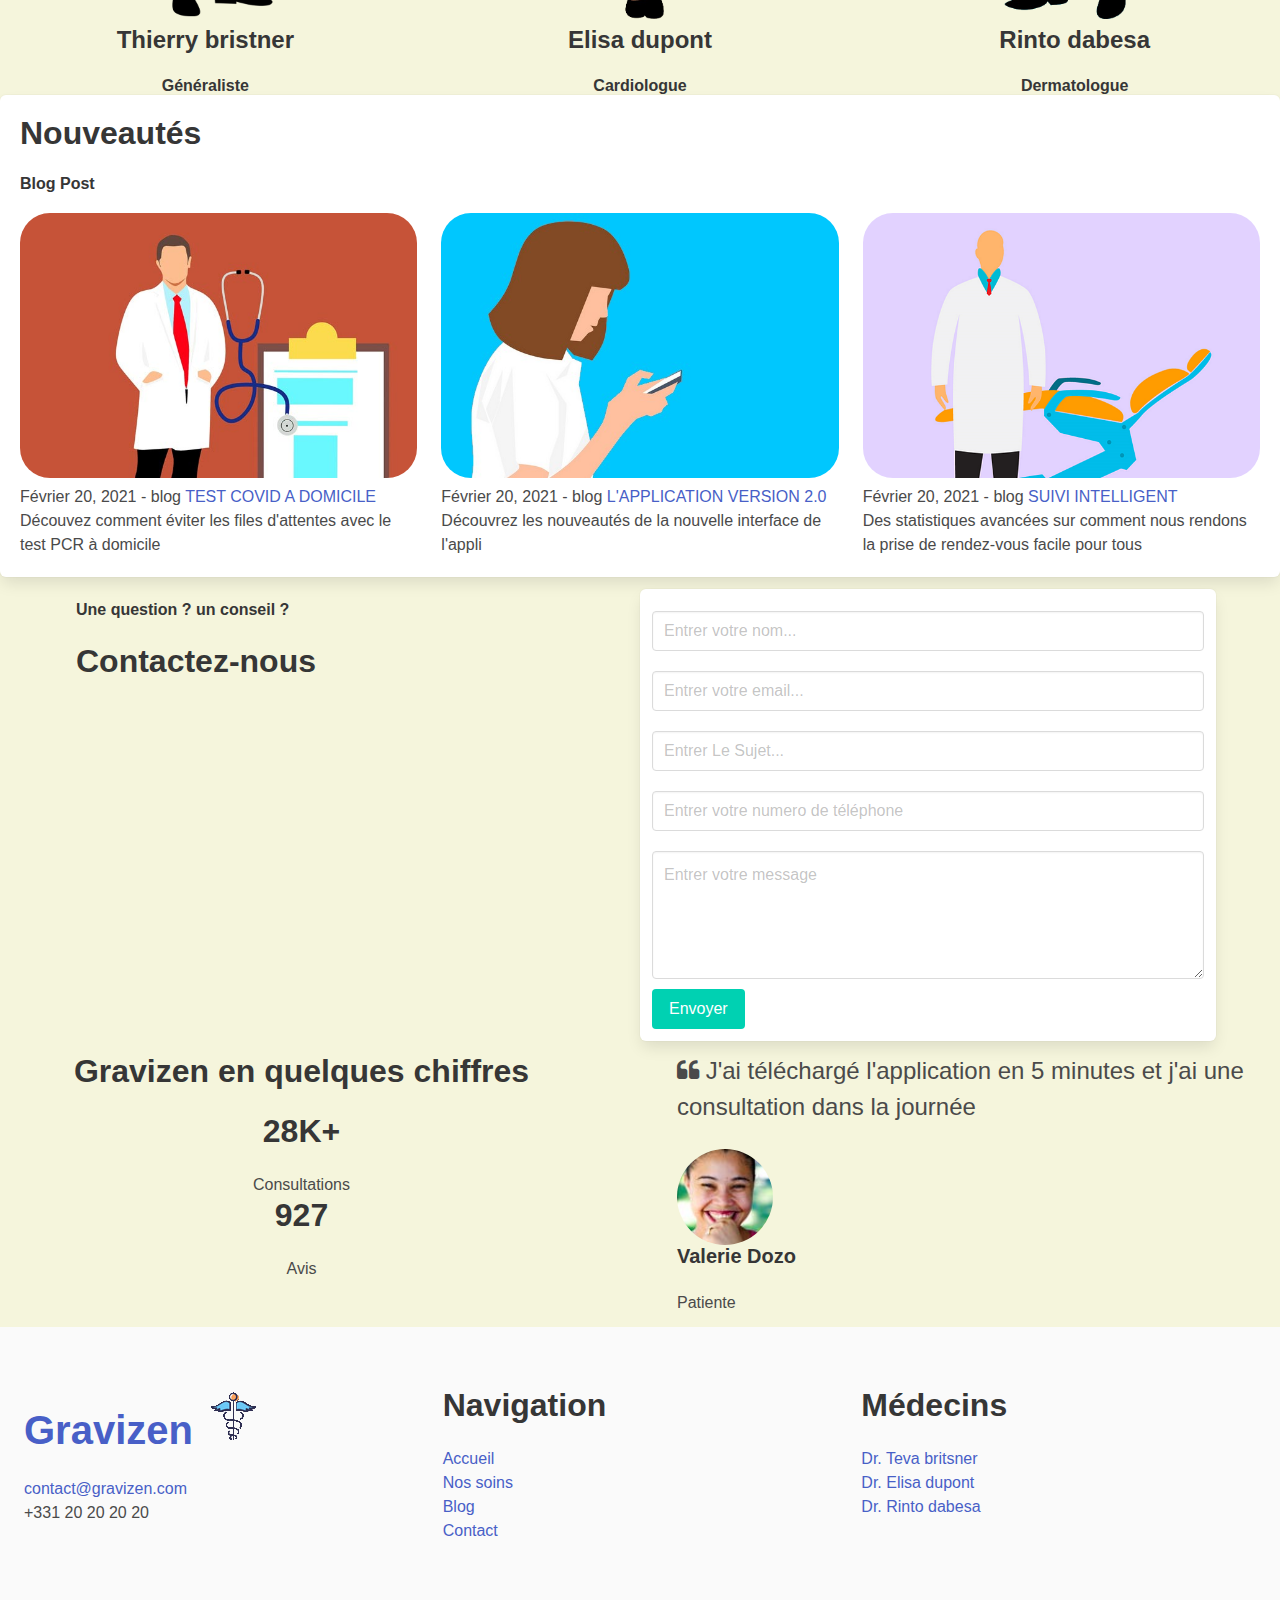
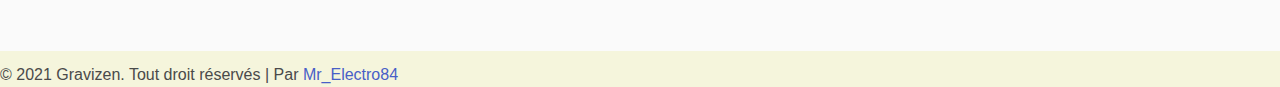
==== commit 0739e7bf: "Version 2" ====
--- a/index.html
+++ b/index.html
@@ -8,11 +8,10 @@
 		<meta charset="UTF-8" />
 
 		<!-- Custom-Files -->
-		<link href="main.css" rel="stylesheet">
-
-		<link href="https://fonts.googleapis.com/css2?family=Comfortaa&display=swap" rel="stylesheet">
-
-		<link rel="shortcut icon" href="images/logo.png">
+		<link href="font-awesome/css/font-awesome.css" rel="stylesheet">
+		<link rel="stylesheet" href="bulma/css/bulma.css">
+		<link rel="stylesheet" href="css/gravizen.css">
+		<meta name="viewport" content="width=device-width, initial-scale=1">
 
 	</head>
 
@@ -20,59 +19,55 @@
 		<!-- bannière principale -->
 		<div id="home">
 			<!-- haut de page -->
-			<header>
+			<header class="content est-centre">
 				<div>
-					<!-- numero de telephone et logo-->
-					<p><span style="font-size: 50px;"><a href="index.html">Gravizen<img src="images/logo.png" alt=" "></a></span><span class="fa-volume-control-phone"></span>Tel : +331 20 20 20 20</p>
+					<!-- numero de telephone -->
+					<p class="content is-medium"><span class="fa fa-volume-control-phone"></span>+331 20 20 20 20</p>
+					
+					<!-- logo -->
+					<h1 id="title-site" class="title is-1"><a href="index.html">Gravizen<img src="images/logo.png" alt=" "></a></h1>
 				</div>
 			</header>
 			<!-- haut de page -->
 			<!-- menu de navigation -->
-			<div id="navigation">
+			<div style="margin-right: 5%; margin-left: 5%; padding: 5px;" class="block">
 				<nav>
-					<table style="width: 100%; border-radius: 5px; height: auto;" border="0">
-						<tbody>
-						  <tr>
-							<td><a id="menu-element" href="index.html">Accueil</a></td>
-							<td><a id="menu-element" href="#about">A Propos</a></td>
-							<td><a id="menu-element" href="#services">Services</a></td>
-							<td>
-								<!-- Menu deroulant -->
-								<label style="display:none" for="drop-2">Application <span class="fa fa-angle-down"
-								aria-hidden="true"><input style="display:none" type="checkbox" id="drop-2" /></span>
-								</label>
-						<a id="arbrologie-menu" href="#">Application <span class="fa fa-angle-down" aria-hidden="true"></span></a>
-						<ul id="sous-menu">
-							<li><a id="menu-element" href="#application">Télécharger l'appli</a></li>
-							<li><a id="menu-element" href="#appointment">Réserver en ligne</a></li>
-						</ul></td>
-							<td><a id="menu-element" href="#doctors">Equipe</a>
-								</td>
-							<td><a id="menu-element" href="#contact">Contact</a></td>
-						  </tr>
-						</tbody>
-					  </table>
+					<!--<label for="drop">Menu</label>
+					<input type="checkbox" id="drop" />-->
+					<ul class="columns">
+						<li class="column button is-link nav-button"><a href="index.html">Accueil</a></li>
+						<li class="column button is-link nav-button"><a href="#about">A Propos</a></li>
+						<li class="column button is-link nav-button"><a href="#services">Services</a></li>
+						<li class="column button is-link nav-button" id="app-dd-parent">
+							<!-- Menu deroulant -->
+							<!--<label for="drop-2">Application <span class="fa fa-angle-down"
+									aria-hidden="true"></span>
+							</label>-->
+							<a href="#">Application <span class="fa fa-angle-down" aria-hidden="true"></span></a>
+							<!--<input type="checkbox" id="drop-2" />-->
+							<ul class="box is-info" id="app-dd">
+								<li><a href="#application">Télécharger l'appli</a></li>
+								<li><a href="#appointment">Réserver en ligne</a></li>
+							</ul>
+						</li>
+						<li class="column button is-link nav-button"><a href="#doctors">Equipe</a></li>
+						<li class="column button is-link nav-button"><a href="#contact">Contact</a></li>
+					</ul>
 				</nav>
 			</div>
 			<!-- //menu de navigation -->
 
 			<!-- bannière d'accueil -->
-			<div>
-				<table style="width: 100%" border="0">
-					<tbody>
-					  <tr>
-						<td><div style="text-align: center;">
-							<img id="main-img" src="images/banner.png" alt="banner" />
-						</div></td>
-						<td><div>
-							<h1>Bienvenue sur Gravizen</h1>
-							<h3>Des professionnels de la santé à votre service</h3>
-							<p>La consultation à distance n'a jamais été aussi simple</p>
-							<a href="#appointment">Prendre rendez-vous</a>
-						</div></td>
-					  </tr>
-					</tbody>
-				  </table>
+			<div class="columns box">
+				<div class="column">
+					<img class="image" src="images/banner.png" alt="" />
+				</div>
+				<div class="column">
+					<h6 class="title is-6">Bienvenue sur Gravizen</h6>
+					<h3 class="title is-3">Des professionnels de la santé à votre service</h3>
+					<p>La consultation à distance n'a jamais été aussi simple</p>
+					<a href="#appointment">Prendre rendez-vous</a>
+				</div>
 			</div>
 			<!-- //bannière d'accueil -->
 		</div>
@@ -80,386 +75,291 @@
 
 		<!-- Informations -->
 		<section id="infos">
+			<div style="margin-right: 5%; margin-left: 5%;" class="columns content is-medium">
+				<div class="column">
+					<div>
+						<div>
+							<span class="fa fa-phone"></span>
+						</div>
+						<div>
+							<h3 class="title is-3">Appelez-nous</h3>
+							<p>+331 20 20 20 20</p>
+						</div>
+					</div>
+				</div>
+				<div class="column">
+					<div>
+						<div>
+							<span class="fa fa-clock-o"></span>
+						</div>
+						<div >
+							<h3 class="title is-3">Horaires</h3>
+							<p>Lundi-Vendredi : 8h-22h</p>
+							<p>Week-end : 7h-23h</p>
+						</div>
+					</div>
+				</div>
+				<div class="column">
+					<div>
+						<div>
+							<span class="fa fa-pencil-square-o"></span>
+						</div>
+						<div>
+							<h3 class="title is-3">Rendez-vous</h3>
+							<p>Prendre rendez-vous en ligne</p>
+						</div>
+					</div>
+				</div>
+			</div>
+		</section>
+		<!-- //Informations -->
+
+		<!-- Soins -->
+		<div class="box" id="services">
 			<div>
-				<table style="width: 100%" border="1">
-					<tbody>
-					  <tr>
-						<td><div>
-							<div>
-								<div>
-									<span class="fa fa-phone"></span>
-								</div>
-								<div>
-									<h3>☎ - Appelez-nous</h3>
-									<p>+331 20 20 20 20</p>
-								</div>
-							</div>
-						</div></td>
-						<td><div>
-							<div>
-								<div>
-									<span class="fa fa-clock-o"></span>
-								</div>
-								<div >
-									<h3>⏲ - Horaires</h3>
-									<p>Lundi-Vendredi : 8h-22h</p>
-									<p>Week-end : 7h-23h</p>
-								</div>
-							</div>
-						</div></td>
-						<td><div>
-							<div>
-								<div>
-									<span class="fa fa-pencil-square-o"></span>
-								</div>
-								<div>
-									<h3>📅- Rendez-vous</h3>
-									<p><a href="#appointment">Prendre rendez-vous en ligne</a></p>
-								</div>
-							</div>
-						</div></td>
-					  </tr>
-					</tbody>
-				  </table>
-			</div>
-		</section>
-		<!-- //Informations -->
-
-		<!-- Soins -->
-		<div id="services">
-		<table style="width: 100%" border="1">
-			<tbody>
-			  <tr>
-				<td><div>
-					<div>
-						<i>Que proposons nous ?</i>
-						<h2>Nos soins</h2>
-					</div>
-					<div>
-						<table style="width: 100%" border="0">
-							<tbody>
-							  <tr>
-								<td><div>
-									<div>
-										<span class="fa fa-stethoscope"></span>
-										<h4>🩺 - Généraliste</h4>
-										<p>Une simple révision, un besoin immédiat sur une demande non specifique.</p>
-									</div>
-								</div></td>
-								<td><div>
-									<div>
-										<span class="fa fa-user-md"></span>
-										<h4>🔎 - Dermatologie</h4>
-										<p>Etude de la peau, des cheveux, des poils et des ongles ainsi qu'à la prévention, au diagnostic et au traitement des maladies qui les touchent.</p>
-									</div>
-								</div></td>
-								<td><div>
-									<div>
-										<span class="fa fa-wheelchair"></span>
-										<h4>❤ - Cardialogie</h4>
-										<p>Malformations congénitales, troubles du rythme et de la conduction, pathologies des valves, insuffisance cardiaque, cardiomyopathies.</p>
-									</div>
-								</div></td>
-								<td><div>
-									<div>
-										<span class="fa fa-plus-square"></span>
-										<h4>🦠 - Urgence Covid</h4>
-										<p>Cas contact, test PCR, prise de sang, consultation urgente.</p>
-									</div>
-								</div></td>
-							  </tr>
-							</tbody>
-						</table>
-					</div>
-				</div></td>
-			  </tr>
-			</tbody>
-		  </table>
+				<div>
+					<h6 class="title is-6">Que proposons nous ?</h6>
+					<h3 class="title is-3">Nos soins</h3>
+				</div>
+				<div class="columns content is-medium">
+					<div class="column">
+						<div>
+							<span class="fa fa-stethoscope"></span>
+							<h4 class="title is-4">Généraliste</h4>
+							<p>Une simple révision, un besoin immédiat sur une demande non specifique</p>
+						</div>
+					</div>
+					<div class="column">
+						<div>
+							<span class="fa fa-user-md"></span>
+							<h4 class="title is-4">Dermatologie</h4>
+							<p>Etude de la peau, des cheveux, des poils et des ongles ainsi qu'à la prévention, au diagnostic et au traitement des maladies qui les touchent. </p>
+						</div>
+					</div>
+					<div class="column">
+						<div>
+							<span class="fa fa-wheelchair"></span>
+							<h4 class="title is-4">Cardialogie</h4>
+							<p>Malformations congénitales, troubles du rythme et de la conduction, pathologies des valves, insuffisance cardiaque, cardiomyopathies</p>
+						</div>
+					</div>
+					<div class="column">
+						<div>
+							<span class="fa fa-plus-square"></span>
+							<h4 class="title is-4">Urgence Covid</h4>
+							<p>Cas contact, test PCR, prise de sang, consultation urgente</p>
+						</div>
+					</div>
+				</div>
+			</div>
 		</div>
 		<!-- //Soins -->
 
 		<!-- A Propos -->
 		<section id="about">
+			<div style="margin-right: 5%; margin-left: 5%;">
+				<h3 class="title is-3 est-centre">A <span> propos</span> </h3>
+				<div>
+					<p>Depuis plus de 3 ans, notre application propose differents services en temp reel pour suivre les pathologies de nos patients. Dans un cadre professionnel et humain</p>
+					<p>Une simple consultation à distance, une question, un soin spécifique, nous sommes la pour répondre à vos besoins</p>
+				</div>
+				<div class="columns content is-large">
+					<div class="column est-centre">
+						<span class="fa fa-h-square"></span>
+						<h4 class="title is-4">Humain</h4>
+					</div>
+					<div class="column est-centre">
+						<span class="fa fa-ambulance"></span>
+						<h4 class="title is-4">Rapide</h4>
+					</div>
+					<div class="column est-centre">
+						<span class="fa fa-medkit"></span>
+						<h4 class="title is-4">Précis</h4>
+					</div>
+				</div>
+			</div>
+		</section>
+		<!-- //A Propos -->
+
+		<!-- Formulaire rendez-vous -->
+		<section style="margin-left: 2%; margin-right: 2%;" id="appointment">
+			<div class="columns">
+				<div class="box column">
+					<h3 class="title is-3 est-centre">Prendre un rendez-vous</h3>
+					<form action="#" method="post">
+						<input class="input esp-form-10px" placeholder="Nom de famille"name="name" type="text" required="">
+						<input class="input esp-form-10px" placeholder="Adresse email" name="email" type="email" required="">
+						<input class="input esp-form-10px" placeholder="Numéro de contact" name="number" type="number" required="">
+						<input class="input esp-form-10px" name="date" type="date" required="">
+						<input class="input esp-form-10px" placeholder="Entrer l'horaire souhaité" name="time" type="time" required="">
+						<button class="button is-primary">Soumettre</button>
+					</form>
+				</div>
+				<div class="column">
+					<img src="images/app1.png" alt="">
+				</div>
+			</div>
+		</section>
+		<!-- //Formulaire rendez-vous  -->
+
+		<!-- Télécharger l'application -->
+		<section class="box" id="application">
+			<div class="columns">
+				<div class="column">
+					<img class="image" id="img-store" src="images/mid.png" alt=""/>
+				</div>
+				<div class="column">
+					<p>Playstore - Applestore</p>
+					<h3 class="title is-3">Télécharger l'application mobile</h3>
+					<p>Consultation par visio, suivi de pathologie, prise de rendez-vous et prise en charge urgente en une seule application</p>
+					<a class="button is-info" href="#playstore">Android - Google Play</a>
+					<a class="button is-info" href="#applestore">iOS - App Store</a>
+				</div>
+			</div>
+		</section>
+		<!-- //Télécharger l'application -->
+
+		<!-- Médecins -->
+		<section id="doctors">
 			<div>
-				<h2>A <span> propos</span> </h2>
+				<div style="text-align: center;" class="block">
+					<h3 class="title is-3">Nos specialistes</h3>
+					<h6 class="title is-6">Professionnels</h6>
+				</div>
+				<div class="block columns est-centre">
+					<div class="column">
+						<img id="img-doc" src="images/t3.png" alt="">
+						<div>
+							<h4 class="title is-4">Thierry bristner</h4>
+							<h6 class="title is-6">Généraliste</h6>
+						</div>
+					</div>
+					<div class="column">
+						<img id="img-doc" src="images/t1.png" alt="">
+						<div>
+							<h4 class="title is-4">Elisa dupont</h4>
+							<h6 class="title is-6">Cardiologue</h6>
+						</div>
+					</div>
+					<div class="column">
+						<img id="img-doc" src="images/t2.png"alt="">
+						<div>
+							<h4 class="title is-4">Rinto dabesa</h4>
+							<h6 class="title is-6">Dermatologue</h6>
+						</div>
+					</div>
+				</div>
+			</div>
+		</section>
+		<!-- Médecins -->
+
+		<!-- Articles de blog -->
+		<section class="box" id="news">
+			<div style="margin-bottom: 20px;">
+				<h3 class="title is-3">Nouveautés</h3>
+				<h6 class="title is-6">Blog Post</h6>
+			</div>
+			<div class="columns">
+				<!-- article 1 -->
+				<div class="column">
+					<div>
+						<a href="#">
+							<img id="img-news" src="images/blog2.jpg" alt="image">
+						</a>
+					</div>
+					<div>
+						<span>Février 20, 2021 - blog</span>
+						<a href="#">TEST COVID A DOMICILE</a>
+						<p>Découvez comment éviter les files d'attentes avec le test PCR à domicile</p>
+					</div>
+				</div>
+				<!-- article 2 -->
+				<div class="column">
+					<div>
+						<a href="#">
+							<img id="img-news" src="images/blog1.jpg" alt="image">
+						</a>
+					</div>
+					<div>
+						<span>Février 20, 2021 - blog</span>
+						<a href="#">L'APPLICATION VERSION 2.0</a>
+						<p>Découvrez les nouveautés de la nouvelle interface de l'appli</p>
+					</div>
+				</div>
+				<!-- article 3 -->
+				<div class="column">
+					<div>
+						<a href="#">
+							<img id="img-news" src="images/blog3.png" alt="image">
+						</a>
+					</div>
+					<div>
+						<span>Février 20, 2021 - blog</span>
+						<a href="#">SUIVI INTELLIGENT</a>
+						<p>Des statistiques avancées sur comment nous rendons la prise de rendez-vous facile pour tous</p>
+					</div>
+				</div>
+			</div>
+		</section>
+		<!-- //Articles -->
+
+		<!-- Contact -->
+		<section class="columns" id="contact">
+			<div class="column">
+				<h6 class="title is-6">Une question ? un conseil ?</h6>
+				<h3 class="title is-3">Contactez-nous</h3>
+			</div>
+			<form class="column box" action="#" method="post">
+				<input class="input esp-form-10px" type="text" name="name" placeholder="Entrer votre nom..." required="">
+				<input class="input esp-form-10px" type="email" name="email" placeholder="Entrer votre email..." required="">
+				<input class="input esp-form-10px" type="text" name="subject" placeholder="Entrer Le Sujet..." required="">
+				<input class="input esp-form-10px" type="number" name="number" placeholder="Entrer votre numero de téléphone" required="">
+				<textarea class="textarea esp-form-10px" name="message" placeholder="Entrer votre message"></textarea>
+				<button class="button is-primary" type="submit">Envoyer</button>
+			</form>
+		</section>
+		<!-- //Contact -->
+
+		<!-- Chiffres et témoignages -->
+		<section id="facts" class="columns">
+			<!-- chiffres -->
+			<div class="column est-centre">
+				<h3 class="title is-3">Gravizen en quelques chiffres</h3>
 				<div>
-					<p>Depuis plus de 3 ans, notre application propose differents services en temps reel pour suivre les pathologies de nos patients. Dans un cadre professionnel et humain.</p>
-					<p>Une simple consultation à distance, une question, un soin spécifique, nous sommes la pour répondre à vos besoins.</p>
-				</div>
-				<div class="avantages">
-					<div>
-						<span class="fa fa-h-square"></span>
-						<span style="font-size: 50px;">👨‍⚕️ Humain</span>
-					</div>
-					<div>
-						<span class="fa fa-ambulance"></span>
-						<span style="font-size: 50px;">⏱ Rapide</span>
-					</div>
-					<div>
-						<span class="fa fa-medkit"></span>
-						<span style="font-size: 50px;">🎯 Précis</span>
-					</div>
-				</div>
-			</div>
-		</section>
-		<!-- //A Propos -->
-
-		<!-- Formulaire rendez-vous -->
-		<section id="appointment">
-			<div>
-				<table style="width: 100%" border="1">
-					<tbody>
-					  <tr>
-						<td><div style="text-align: center;">
-							<img id="inter-img" src="images/app1.png" alt="">
-						</div></td>
-						<td><div>
-							<h3>Prendre un rendez-vous</h3>
-							<form action="#" method="post">
-								<span>Nom (de famille) : </span><input id="el-form" placeholder="Nom de famille"name="name" type="text" required="">
-								<br>
-								<span>Adresse email : </span><input id="el-form" placeholder="Adresse email" name="email" type="email" required="">
-								<br>
-								<span>Numéro de téléphone : </span><input id="el-form" placeholder="Numéro de contact" name="number" type="number" required="">
-								<br>
-								<span>Date : </span><input id="el-form" name="date" type="date" required="">
-								<br>
-								<span>Entrer l'horaire souhaité : </span><input id="el-form" placeholder="Entrer l'horaire souhaité" name="time" type="time" required="">
-								<br>
-								<br>
-								<button onclick="rdvpris()" class="basic-button">Soumettre</button>
-								<script>
-    
-
-								function rdvpris() {
-									alert("Merci d'avoir pris rendez-vous, un médecin va vous contacter dans les plus bréfs délais.")
-        						}
-								</script>
-							</form>
-						</div></td>
-					  </tr>
-					</tbody>
-				  </table>
-			</div>
-		</section>
-		<!-- //Formulaire rendez-vous  -->
-
-		<!-- Télécharger l'application -->
-		<section id="application">
-			<div>
-				<table style="width: 100%" border="1">
-					<tbody>
-					  <tr>
-						<td><div style="text-align: center;">
-							<img id="inter-img" src="images/mid.png" alt=""/>
-						</div></td>
-						<td><div>
-							<p>Playstore - Applestore</p>
-							<h3>Télécharger l'application mobile</h3>
-							<p>Consultation par visio, suivi de pathologie, prise de rendez-vous et prise en charge urgente en une seule application</p>
-							<a href="#playstore"><img id="b-img" src="images/b-playstore.png"></a>
-							<a href="#applestore"><img id="b-img" src="images/b-appstore.png"></a>
-						</div></td>
-					  </tr>
-					</tbody>
-				  </table>
-			</div>
-		</section>
-		<!-- //Télécharger l'application -->
-
-		<!-- Médecins -->
-		<section class="doctors" id="doctors">
-			<div>
+					<div>
+						<h3 class="title is-3">28K+</h3>
+						<p>Consultations</p>
+					</div>
+					<div>
+						<h3 class="title is-3">927</h3>
+						<p>Avis</p>
+					</div>
+				</div>
+			</div>
+			<!-- témoignage -->
+			<div style="margin-left: 50px;" class="column">
+				<p class="content is-large"><span class="fa fa-quote-left"></span>
+					J'ai téléchargé l'application en 5 minutes et j'ai une consultation dans la journée
+				</p>
 				<div>
-					<h2>Nos specialistes</h2>
-					<h3>Professionnels</h3>
-				</div>
-				<div>
-					<table style="width: 100%" border="0">
-						<tbody>
-						  <tr>
-							<td><img id="doc-img" src="images/t3.png" alt=""></td>
-							<td><img id="doc-img" src="images/t1.png" alt=""></td>
-							<td><img id="doc-img" src="images/t2.png"alt=""></td>
-						  </tr>
-						  <tr>
-							<td><div>
-								<h4>Thierry Bristner</h4>
-								<h6>Généraliste</h6>
-							</div></td>
-							<td><div>
-								<h4>Elisa Dupont</h4>
-								<h6>Cardiologue</h6>
-							</div></td>
-							<td><div>
-								<h4>Rinto Dabesa</h4>
-								<h6>Dermatologue</h6>
-							</div></td>
-						  </tr>
-						</tbody>
-					  </table>
-				</div>
-			</div>
-		</section>
-		<!-- Médecins -->
-
-		<!-- Articles de blog -->
-		<section id="news">
-			<div>
-				<h2>Nouveautés</h2>
-				<h3>Posts du blog</h3>
-			</div>
-			<div>
-				<table style="width: 100%" border="1">
-					<tbody>
-					  <tr>
-					 <!-- article 1 -->
-						<td><div>
-							<a href="#">
-								<img id="blog-img" src="images/blog2.jpg" alt="image">
-							</a>
-						</div></td>
-						<td><div><span><i>Février 20, 2021 - blog</i></span>
-							<br>
-							<br>
-							<a href="#">TEST COVID A DOMICILE</a></div></td>
-						<td><div>
-							<p>Découvez comment éviter les files d'attentes avec le test PCR à domicile</p>
-						</div></td>
-					  </tr>
-					  <tr>
-						<!-- article 2 -->
-						<td><div>
-							<a href="#">
-								<img  id="blog-img" src="images/blog1.jpg" alt="image">
-							</a>
-						</div></td>
-						<td><div><span><i>Février 20, 2021 - blog</i></span>
-							<br>
-							<br>
-							<a href="#">L'APPLICATION VERSION 2.0</a></div></td>
-						<td><div>
-							<p>Découvrez les nouveautés de la nouvelle interface de l'appli</p>
-						</div></td>
-					  </tr>
-					  <tr>
-						  <!-- article 3 -->
-						<td><div>
-							<a href="#">
-								<img  id="blog-img" src="images/blog3.png" alt="image">
-							</a>
-						</div></td>
-						<td><div><span><i>Février 20, 2021 - blog</i></span>
-							<br>
-							<br>
-							<a href="#">SUIVI INTELLIGENT</a></div></td>
-						<td><div>
-							<p>Des statistiques avancées sur comment nous rendons la prise de rendez-vous facile pour tous</p>
-						</div></td>
-					  </tr>
-					</tbody>
-				  </table>
-			</div>
-		</section>
-		<!-- //Articles -->
-
-		<!-- Contact -->
-		<section id="contact">
-			<table style="width: 100%" border="1">
-				<tbody>
-				  <tr>
-					<td><div>
-						<h6>Une question ? un conseil ?</h6>
-						<h3>Contactez-nous !</h3>
-					</div></td>
-					<td><form action="#" method="post">
-						<span>Nom : </span><input id="el-form" type="text" name="name" placeholder="Entrer votre nom..." required="">
-						<br>
-						<span>Adresse email : </span><input id="el-form" type="email" name="email" placeholder="Entrer votre email..." required="">
-						<br>
-						<span>Objet du message : </span><input id="el-form" type="text" name="subject" placeholder="Entrer Le Sujet..." required="">
-						<br>
-						<span>Numéro de téléphone : </span><input id="el-form" type="number" name="number" placeholder="Entrer votre numero de téléphone" required="">
-						<br>
-						<span>Message : </span><textarea id="el-form" name="message" placeholder="Entrer votre message"></textarea>
-						<br>
-						<br>
-						<button onclick="msg()" class="basic-button" type="submit">Envoyer</button>
-						<script>
-    
-
-							function msg() {
-								alert("Merci de nous avoir contacté, notre équipe va vous répondre dans les plus brefs délais.")
-							}
-						</script>
-					</form></td>
-				  </tr>
-				</tbody>
-			  </table>
-		</section>
-		<!-- //Contact -->
-
-		<!-- Chiffres et témoignages -->
-		<section id="facts">
-			<!-- chiffres -->
-			<div>
-				<table style="width: 100%" border="0">
-					<tbody>
-					  <tr>
-						<td><h3>Gravizen en quelques chiffres :</h3></td>
-						<td>
-						<div>
-							<table style="width: 100%" border="0">
-								<tbody>
-								  <tr>
-									<td><div>
-										<p id="chiffres-cles">28K+</p>
-										<h2>Consultations</h2>
-									</div></td>
-									<td><div>
-										<p id="chiffres-cles">927</p>
-										<h2>Avis</h2>
-									</div></td>
-								  </tr>
-								</tbody>
-							  </table>
-						</div></td>
-					  </tr>
-					</tbody>
-				  </table>
-			</div>
-			<!-- témoignage -->
-			<div class="review">
-				<table style="width: 100%" border="1">
-					<tbody>
-					  <tr>
-						<td><p><span class="fa-quote-left">"</span>
-							<i>J'ai téléchargé l'application en 5 minutes et j'ai une consultation dans la journée</i>
-							<br>
-							<span style="font-size: 24px;">⭐⭐⭐⭐⭐</span>
-						</p></td>
-					  </tr>
-					  <tr>
-						<td><div>
-							<div>
-								<img id="review-img" src="images/te1.jpg" alt=" "/>
-							</div>
-							<div>
-								<h5>Valerie Dozo</h5>
-								<p>Patiente</p>
-							</div>
-						</div></td>
-					  </tr>
-					</tbody>
-				  </table>
+					<div>
+						<figure class="image is-96x96">
+							<img class="is-rounded" src="images/te1.jpg" alt="photo"/>
+						</figure>
+					</div>
+					<div>
+						<h5 class="title is-5">Valerie Dozo</h5>
+						<p>Patiente</p>
+					</div>
+				</div>
 			</div>
 		</section>
 		<!-- //chiffres -->
 
 		<!-- pied de page -->
-		<footer>
-			<div>
-				<h2>
+		<footer class="footer columns">
+			<div class="column">
+				<h2 class="title is-2">
 					<a href="index.html">
 						Gravizen
 						<img src="images/logo.png" alt=" ">
@@ -468,58 +368,52 @@
 				<p>
 					<a href="mailto:contact@gravizen.com">contact@gravizen.com</a>
 				</p>
-				<p>Tel : +331 20 20 20 20</p>
-			</div>
-			<div>
-				<table style="width: 100%" border="1">
-					<tbody>
-					  <tr>
-						<td><h3>Navigation</h3>
-							<ul>
-								<li>
-									<a href="index.html">
-										Accueil
-									</a>
-								</li>
-								<li>
-									<a href="#services">
-										Nos soins
-									</a>
-								</li>
-								<li>
-									<a href="#news">
-										Blog
-									</a>
-								</li>
-								<li>
-									<a href="#contact">
-										Contact
-									</a>
-								</li>
-							</ul></td>
-						<td><div>
-							<h3>Médecins</h3>
-							<ul>
-								<li>
-									<a href="#doctors">
-										Dr. Teva britsner
-									</a>
-								</li>
-								<li>
-									<a href="#doctors">
-										Dr. Elisa dupont
-									</a>
-								</li>
-								<li>
-									<a href="#doctors">
-										Dr. Rinto dabesa
-									</a>
-								</li>
-							</ul>
-						</div></td>
-					  </tr>
-					</tbody>
-				  </table>
+				<p>+331 20 20 20 20</p>
+			</div>
+			<div class="column">
+				<h3 class="title is-3">Navigation</h3>
+				<ul>
+					<li>
+						<a href="index.html">
+							Accueil
+						</a>
+					</li>
+					<li>
+						<a href="#services">
+							Nos soins
+						</a>
+					</li>
+					<li>
+						<a href="#news">
+							Blog
+						</a>
+					</li>
+					<li>
+						<a href="#contact">
+							Contact
+						</a>
+					</li>
+				</ul>
+			</div>
+			<div class="column">
+				<h3 class="title is-3">Médecins</h3>
+				<ul>
+					<li>
+						<a href="#doctors">
+							Dr. Teva britsner
+						</a>
+					</li>
+					<li>
+						<a href="#doctors">
+							Dr. Elisa dupont
+						</a>
+					</li>
+					<li>
+						<a href="#doctors">
+							Dr. Rinto dabesa
+						</a>
+					</li>
+				</ul>
 			</div>
 		</footer>
 		<!-- //Pied de page -->
